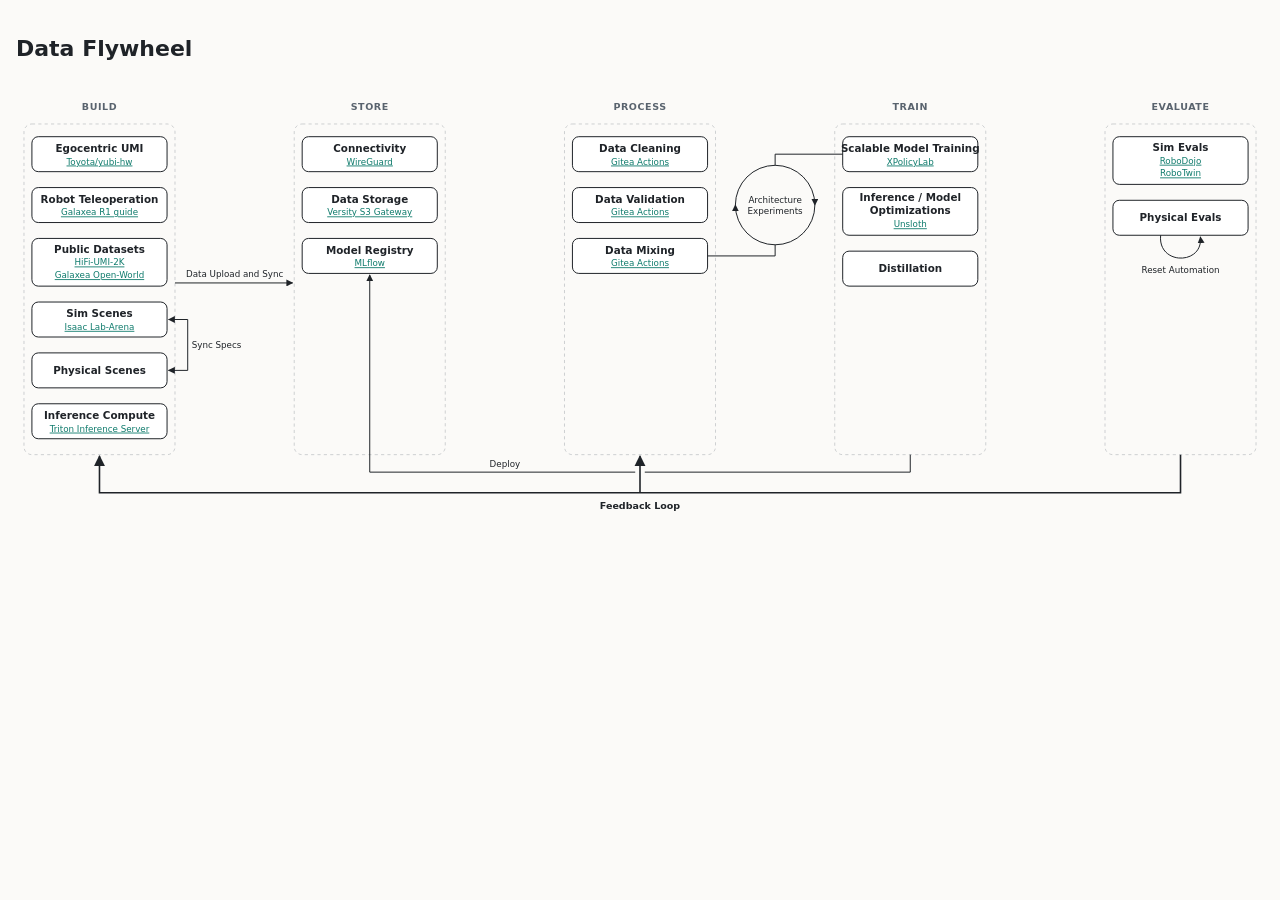
==== architecture.html @ 12bd703d "Link architecture diagram from README; restyle diagram edges Link the GitHub Pages copy of architect" ====
<!doctype html>
<html lang="en">
<head>
<meta charset="utf-8">
<meta name="viewport" content="width=device-width, initial-scale=1">
<title>Data Flywheel Architecture</title>
<style>
  :root {
    --bg: #fbfaf8;
    --fg: #1f2328;
    --muted: #59636e;
    --box: #ffffff;
    --accent: #0f7b6c;
    --io: #a14f05;
    --io-bg: #fdf1e3;
  }
  @media (prefers-color-scheme: dark) {
    :root:not([data-theme="light"]) {
      --bg: #16181c;
      --fg: #e6e8eb;
      --muted: #9aa4af;
      --box: #1f2228;
      --accent: #4fd1b5;
      --io: #f5b25b;
      --io-bg: #2e2416;
    }
  }
  :root[data-theme="dark"] {
    --bg: #16181c;
    --fg: #e6e8eb;
    --muted: #9aa4af;
    --box: #1f2228;
    --accent: #4fd1b5;
    --io: #f5b25b;
    --io-bg: #2e2416;
  }
  body {
    margin: 0;
    background: var(--bg);
    color: var(--fg);
    font: 15px/1.5 system-ui, -apple-system, "Segoe UI", sans-serif;
  }
  main { max-width: 1320px; margin: 0 auto; padding: 32px 16px 48px; }
  h1 { font-size: 22px; margin: 0 0 24px; }
  figure { margin: 0; overflow-x: auto; }
  svg { display: block; width: 100%; min-width: 760px; height: auto; color: var(--fg); }
  .box { fill: var(--box); stroke: currentColor; stroke-width: 1.25; }
  .planned { stroke-dasharray: 5 4; }
  .t { font-size: 13px; font-weight: 600; fill: currentColor; }
  .s { font-size: 11.5px; fill: var(--muted); }
  .p { font: 11px ui-monospace, SFMono-Regular, Menlo, monospace; fill: var(--muted); }
  .h { font-size: 12px; font-weight: 600; letter-spacing: .06em; text-transform: uppercase; fill: var(--muted); }
  .e { fill: none; stroke: currentColor; stroke-width: 1.25; }
  .lnk { font-size: 11px; fill: var(--accent); text-decoration: underline; }
  .lnk:hover { fill: var(--fg); }
  .el { font-size: 11px; fill: currentColor; }
  .loop { fill: none; stroke: currentColor; stroke-width: 2; }
  .looplabel { font-size: 12px; font-weight: 600; fill: currentColor; }
  figcaption { color: var(--muted); font-size: 14px; margin-top: 16px; }
  .lane { fill: none; stroke: var(--muted); stroke-opacity: .35; stroke-dasharray: 4 4; }
  .io { fill: var(--io-bg); stroke: var(--io); stroke-width: 1.25; }
  .iot { font-size: 12px; font-weight: 500; fill: var(--io); }
  ul.legend { list-style: none; padding: 0; margin: 12px 0 0; display: flex; flex-wrap: wrap; gap: 8px 24px; color: var(--muted); font-size: 13px; }
  ul.legend span { display: inline-block; width: 28px; height: 0; vertical-align: middle; margin-right: 8px; border-top: 1.5px solid var(--fg); }
  ul.legend .dash { border-top-style: dashed; }
  ul.legend .acc { border-top: 2px solid var(--accent); }
</style>
</head>
<body>
<main>
  <h1>Data Flywheel</h1>

  <figure>
    <svg viewBox="0 0 1570 540" role="img" aria-label="Data Flywheel pipeline, left to right: Build, Store, Process, Train, Evaluate, with a feedback loop from Evaluate back to Build and Process.">
      <defs>
        <marker id="arrow" viewBox="0 0 10 10" refX="9" refY="5" markerWidth="7" markerHeight="7" orient="auto-start-reverse">
          <path d="M0 0 L10 5 L0 10 z" fill="currentColor"/>
        </marker>
      </defs>

      <!-- Stages -->
      <text class="h" x="105" y="26" text-anchor="middle">Build</text>
      <rect class="lane" x="10" y="44" width="190" height="416" rx="10"/>
      <text class="h" x="445" y="26" text-anchor="middle">Store</text>
      <rect class="lane" x="350" y="44" width="190" height="416" rx="10"/>
      <text class="h" x="785" y="26" text-anchor="middle">Process</text>
      <rect class="lane" x="690" y="44" width="190" height="416" rx="10"/>
      <text class="h" x="1125" y="26" text-anchor="middle">Train</text>
      <rect class="lane" x="1030" y="44" width="190" height="416" rx="10"/>
      <text class="h" x="1465" y="26" text-anchor="middle">Evaluate</text>
      <rect class="lane" x="1370" y="44" width="190" height="416" rx="10"/>

      <!-- 1 Build -->
      <rect class="box" x="20" y="60" width="170" height="44" rx="8"/>
      <text class="t" x="105" y="79" text-anchor="middle">Egocentric UMI</text>
      <a href="https://github.com/Toyota/yubi-hw" target="_blank" rel="noopener"><text class="lnk" x="105" y="95" text-anchor="middle">Toyota/yubi-hw</text></a>

      <rect class="box" x="20" y="124" width="170" height="44" rx="8"/>
      <text class="t" x="105" y="143" text-anchor="middle">Robot Teleoperation</text>
      <a href="https://userguide-galaxea.github.io/Product_User_Guide/Guide/R1/Software_Guide/#r1-torso-pose-control-coming-soon" target="_blank" rel="noopener"><text class="lnk" x="105" y="159" text-anchor="middle">Galaxea R1 guide</text></a>

      <rect class="box" x="20" y="188" width="170" height="60" rx="8"/>
      <text class="t" x="105" y="206" text-anchor="middle">Public Datasets</text>
      <a href="https://huggingface.co/datasets/simple-world-lab/HiFi-UMI-2K" target="_blank" rel="noopener"><text class="lnk" x="105" y="222" text-anchor="middle">HiFi-UMI-2K</text></a>
      <a href="https://huggingface.co/datasets/OpenGalaxea/Galaxea-Open-World-Dataset" target="_blank" rel="noopener"><text class="lnk" x="105" y="238" text-anchor="middle">Galaxea Open-World</text></a>

      <rect class="box" x="20" y="268" width="170" height="44" rx="8"/>
      <text class="t" x="105" y="287" text-anchor="middle">Sim Scenes</text>
      <a href="https://developer.nvidia.com/isaac/lab-arena" target="_blank" rel="noopener"><text class="lnk" x="105" y="303" text-anchor="middle">Isaac Lab-Arena</text></a>

      <rect class="box" x="20" y="332" width="170" height="44" rx="8"/>
      <text class="t" x="105" y="358" text-anchor="middle">Physical Scenes</text>
      <!-- Sim Scenes ↔ Physical Scenes -->
      <path class="e" d="M192 290 H216 V354 H192" marker-start="url(#arrow)" marker-end="url(#arrow)"/>
      <text class="el" x="221" y="326">Sync Specs</text>

      <rect class="box" x="20" y="396" width="170" height="44" rx="8"/>
      <text class="t" x="105" y="415" text-anchor="middle">Inference Compute</text>
      <a href="https://docs.nvidia.com/deeplearning/triton-inference-server/user-guide/docs/index.html" target="_blank" rel="noopener"><text class="lnk" x="105" y="431" text-anchor="middle">Triton Inference Server</text></a>

      <!-- 2 Store -->
      <rect class="box" x="360" y="60" width="170" height="44" rx="8"/>
      <text class="t" x="445" y="79" text-anchor="middle">Connectivity</text>
      <a href="https://www.wireguard.com/" target="_blank" rel="noopener"><text class="lnk" x="445" y="95" text-anchor="middle">WireGuard</text></a>

      <rect class="box" x="360" y="124" width="170" height="44" rx="8"/>
      <text class="t" x="445" y="143" text-anchor="middle">Data Storage</text>
      <a href="https://github.com/versity/versitygw" target="_blank" rel="noopener"><text class="lnk" x="445" y="159" text-anchor="middle">Versity S3 Gateway</text></a>

      <rect class="box" x="360" y="188" width="170" height="44" rx="8"/>
      <text class="t" x="445" y="207" text-anchor="middle">Model Registry</text>
      <a href="https://mlflow.org/" target="_blank" rel="noopener"><text class="lnk" x="445" y="223" text-anchor="middle">MLflow</text></a>

      <!-- Build → Store -->
      <path class="e" d="M200 244 H348" marker-end="url(#arrow)"/>
      <text class="el" x="275" y="237" text-anchor="middle">Data Upload and Sync</text>

      <!-- 3 Process -->
      <rect class="box" x="700" y="60" width="170" height="44" rx="8"/>
      <text class="t" x="785" y="79" text-anchor="middle">Data Cleaning</text>
      <a href="https://docs.gitea.com/usage/actions/quickstart/" target="_blank" rel="noopener"><text class="lnk" x="785" y="95" text-anchor="middle">Gitea Actions</text></a>

      <rect class="box" x="700" y="124" width="170" height="44" rx="8"/>
      <text class="t" x="785" y="143" text-anchor="middle">Data Validation</text>
      <a href="https://docs.gitea.com/usage/actions/quickstart/" target="_blank" rel="noopener"><text class="lnk" x="785" y="159" text-anchor="middle">Gitea Actions</text></a>

      <rect class="box" x="700" y="188" width="170" height="44" rx="8"/>
      <text class="t" x="785" y="207" text-anchor="middle">Data Mixing</text>
      <a href="https://docs.gitea.com/usage/actions/quickstart/" target="_blank" rel="noopener"><text class="lnk" x="785" y="223" text-anchor="middle">Gitea Actions</text></a>

      <!-- 4 Train -->
      <rect class="box" x="1040" y="60" width="170" height="44" rx="8"/>
      <text class="t" x="1125" y="79" text-anchor="middle">Scalable Model Training</text>
      <a href="https://github.com/XPolicyLab/XPolicyLab" target="_blank" rel="noopener"><text class="lnk" x="1125" y="95" text-anchor="middle">XPolicyLab</text></a>

      <rect class="box" x="1040" y="124" width="170" height="60" rx="8"/>
      <text class="t" x="1125" y="141" text-anchor="middle">Inference / Model</text>
      <text class="t" x="1125" y="157" text-anchor="middle">Optimizations</text>
      <a href="https://unsloth.ai/" target="_blank" rel="noopener"><text class="lnk" x="1125" y="174" text-anchor="middle">Unsloth</text></a>

      <rect class="box" x="1040" y="204" width="170" height="44" rx="8"/>
      <text class="t" x="1125" y="230" text-anchor="middle">Distillation</text>

      <!-- 5 Evaluate -->
      <rect class="box" x="1380" y="60" width="170" height="60" rx="8"/>
      <text class="t" x="1465" y="78" text-anchor="middle">Sim Evals</text>
      <a href="https://robodojo-benchmark.com/leaderboard#robodojo" target="_blank" rel="noopener"><text class="lnk" x="1465" y="94" text-anchor="middle">RoboDojo</text></a>
      <a href="https://robotwin-platform.github.io/" target="_blank" rel="noopener"><text class="lnk" x="1465" y="110" text-anchor="middle">RoboTwin</text></a>

      <rect class="box" x="1380" y="140" width="170" height="44" rx="8"/>
      <text class="t" x="1465" y="166" text-anchor="middle">Physical Evals</text>
      <path class="e" d="M1440 184 C1436 222, 1494 222, 1490 186" marker-end="url(#arrow)"/>
      <text class="el" x="1465" y="232" text-anchor="middle">Reset Automation</text>

      <!-- Process ↔ Train: Data Mixing ⇄ Scalable Model Training -->
      <path class="e" d="M870 210 H955 V196 M1040 82 H955 V96"/>
      <path class="e" d="M905 146 A50 50 0 0 1 1005 146" marker-end="url(#arrow)"/>
      <path class="e" d="M1005 146 A50 50 0 0 1 905 146" marker-end="url(#arrow)"/>
      <text class="el" x="955" y="143" text-anchor="middle">Architecture</text>
      <text class="el" x="955" y="157" text-anchor="middle">Experiments</text>

      <!-- Train → Store: trained model deployed to the registry (gap where it passes the feedback branch) -->
      <path class="e" d="M1125 460 V482 H791 M779 482 H445 V234" marker-end="url(#arrow)"/>
      <text class="el" x="615" y="475" text-anchor="middle">Deploy</text>

      <!-- Feedback loop: Evaluate → Build and Process -->
      <path class="loop" d="M1465 460 V508 H105 V462" marker-end="url(#arrow)"/>
      <path class="loop" d="M785 508 V462" marker-end="url(#arrow)"/>
      <text class="looplabel" x="785" y="528" text-anchor="middle">Feedback Loop</text>
    </svg>
  </figure>
</main>
</body>
</html>
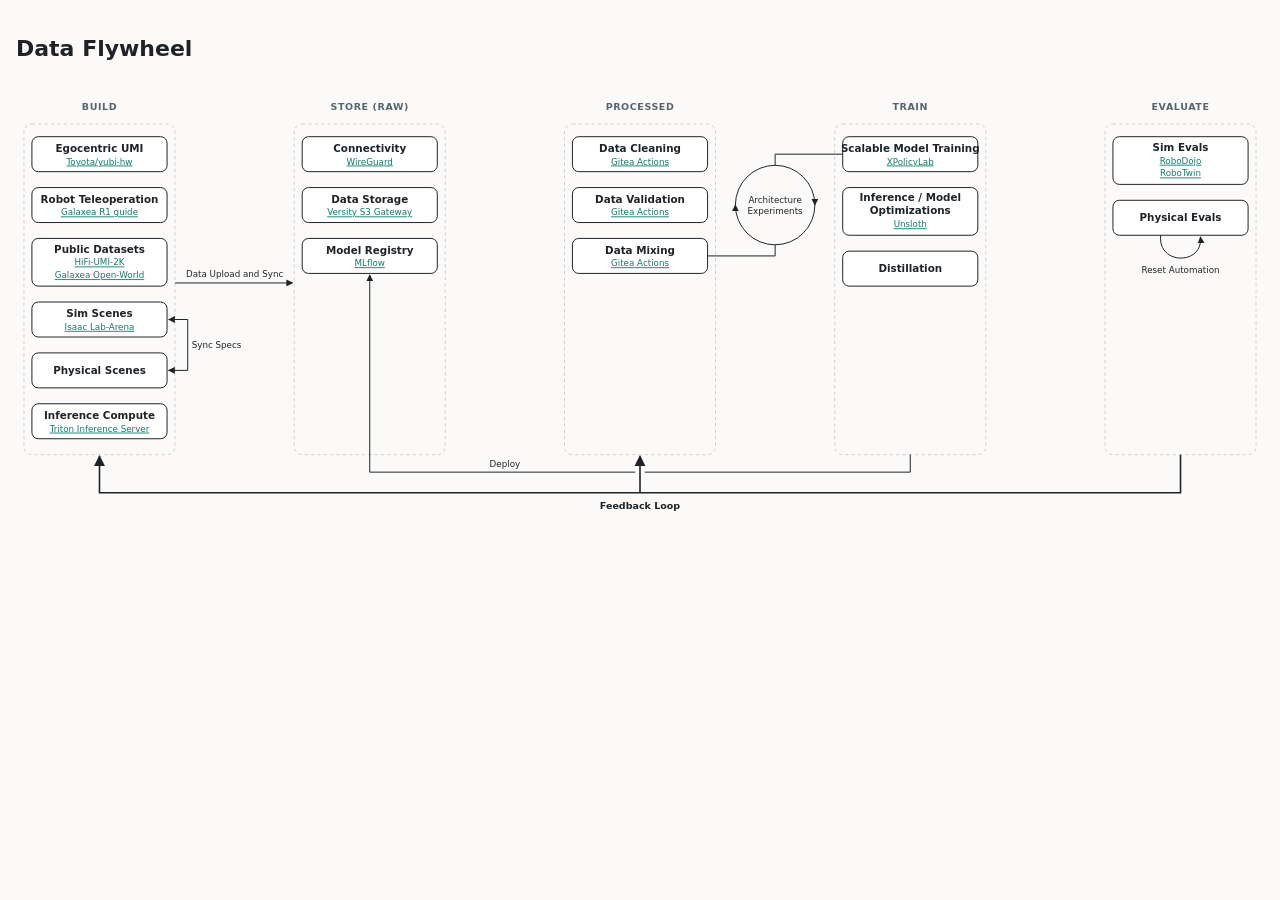
==== commit ba6cef05: "Rename diagram columns to Store (Raw) and Processed Co-Authored-By: Claude Opus 5.5 <noreply@anthrop" ====
--- a/architecture.html
+++ b/architecture.html
@@ -71,7 +71,7 @@
   <h1>Data Flywheel</h1>
 
   <figure>
-    <svg viewBox="0 0 1570 540" role="img" aria-label="Data Flywheel pipeline, left to right: Build, Store, Process, Train, Evaluate, with a feedback loop from Evaluate back to Build and Process.">
+    <svg viewBox="0 0 1570 540" role="img" aria-label="Data Flywheel pipeline, left to right: Build, Store (Raw), Processed, Train, Evaluate, with a feedback loop from Evaluate back to Build and Processed.">
       <defs>
         <marker id="arrow" viewBox="0 0 10 10" refX="9" refY="5" markerWidth="7" markerHeight="7" orient="auto-start-reverse">
           <path d="M0 0 L10 5 L0 10 z" fill="currentColor"/>
@@ -81,9 +81,9 @@
       <!-- Stages -->
       <text class="h" x="105" y="26" text-anchor="middle">Build</text>
       <rect class="lane" x="10" y="44" width="190" height="416" rx="10"/>
-      <text class="h" x="445" y="26" text-anchor="middle">Store</text>
+      <text class="h" x="445" y="26" text-anchor="middle">Store (Raw)</text>
       <rect class="lane" x="350" y="44" width="190" height="416" rx="10"/>
-      <text class="h" x="785" y="26" text-anchor="middle">Process</text>
+      <text class="h" x="785" y="26" text-anchor="middle">Processed</text>
       <rect class="lane" x="690" y="44" width="190" height="416" rx="10"/>
       <text class="h" x="1125" y="26" text-anchor="middle">Train</text>
       <rect class="lane" x="1030" y="44" width="190" height="416" rx="10"/>
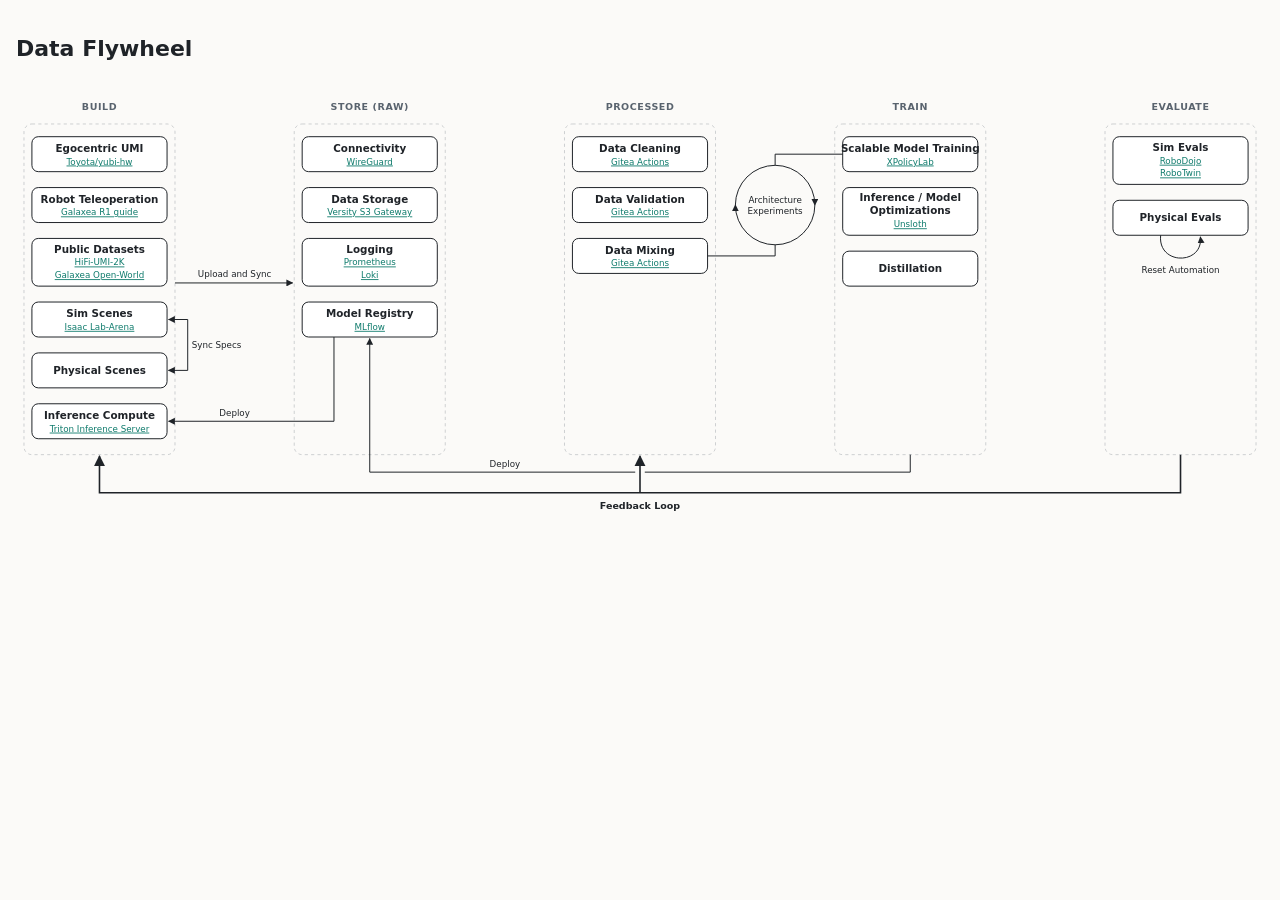
==== commit 978ecb63: "Add Logging to Store and a Deploy edge to inference compute Store (Raw) gains a Logging box (Prometh" ====
--- a/architecture.html
+++ b/architecture.html
@@ -127,13 +127,18 @@
       <text class="t" x="445" y="143" text-anchor="middle">Data Storage</text>
       <a href="https://github.com/versity/versitygw" target="_blank" rel="noopener"><text class="lnk" x="445" y="159" text-anchor="middle">Versity S3 Gateway</text></a>
 
-      <rect class="box" x="360" y="188" width="170" height="44" rx="8"/>
-      <text class="t" x="445" y="207" text-anchor="middle">Model Registry</text>
-      <a href="https://mlflow.org/" target="_blank" rel="noopener"><text class="lnk" x="445" y="223" text-anchor="middle">MLflow</text></a>
+      <rect class="box" x="360" y="188" width="170" height="60" rx="8"/>
+      <text class="t" x="445" y="206" text-anchor="middle">Logging</text>
+      <a href="https://grafana.com/docs/grafana/latest/fundamentals/getting-started/first-dashboards/get-started-grafana-prometheus/" target="_blank" rel="noopener"><text class="lnk" x="445" y="222" text-anchor="middle">Prometheus</text></a>
+      <a href="https://grafana.com/oss/loki/" target="_blank" rel="noopener"><text class="lnk" x="445" y="238" text-anchor="middle">Loki</text></a>
+
+      <rect class="box" x="360" y="268" width="170" height="44" rx="8"/>
+      <text class="t" x="445" y="287" text-anchor="middle">Model Registry</text>
+      <a href="https://mlflow.org/" target="_blank" rel="noopener"><text class="lnk" x="445" y="303" text-anchor="middle">MLflow</text></a>
 
       <!-- Build → Store -->
       <path class="e" d="M200 244 H348" marker-end="url(#arrow)"/>
-      <text class="el" x="275" y="237" text-anchor="middle">Data Upload and Sync</text>
+      <text class="el" x="275" y="237" text-anchor="middle">Upload and Sync</text>
 
       <!-- 3 Process -->
       <rect class="box" x="700" y="60" width="170" height="44" rx="8"/>
@@ -180,8 +185,12 @@
       <text class="el" x="955" y="157" text-anchor="middle">Experiments</text>
 
       <!-- Train → Store: trained model deployed to the registry (gap where it passes the feedback branch) -->
-      <path class="e" d="M1125 460 V482 H791 M779 482 H445 V234" marker-end="url(#arrow)"/>
+      <path class="e" d="M1125 460 V482 H791 M779 482 H445 V314" marker-end="url(#arrow)"/>
       <text class="el" x="615" y="475" text-anchor="middle">Deploy</text>
+
+      <!-- Store → Build: model deployed from the registry to inference compute -->
+      <path class="e" d="M400 312 V418 H192" marker-end="url(#arrow)"/>
+      <text class="el" x="275" y="411" text-anchor="middle">Deploy</text>
 
       <!-- Feedback loop: Evaluate → Build and Process -->
       <path class="loop" d="M1465 460 V508 H105 V462" marker-end="url(#arrow)"/>
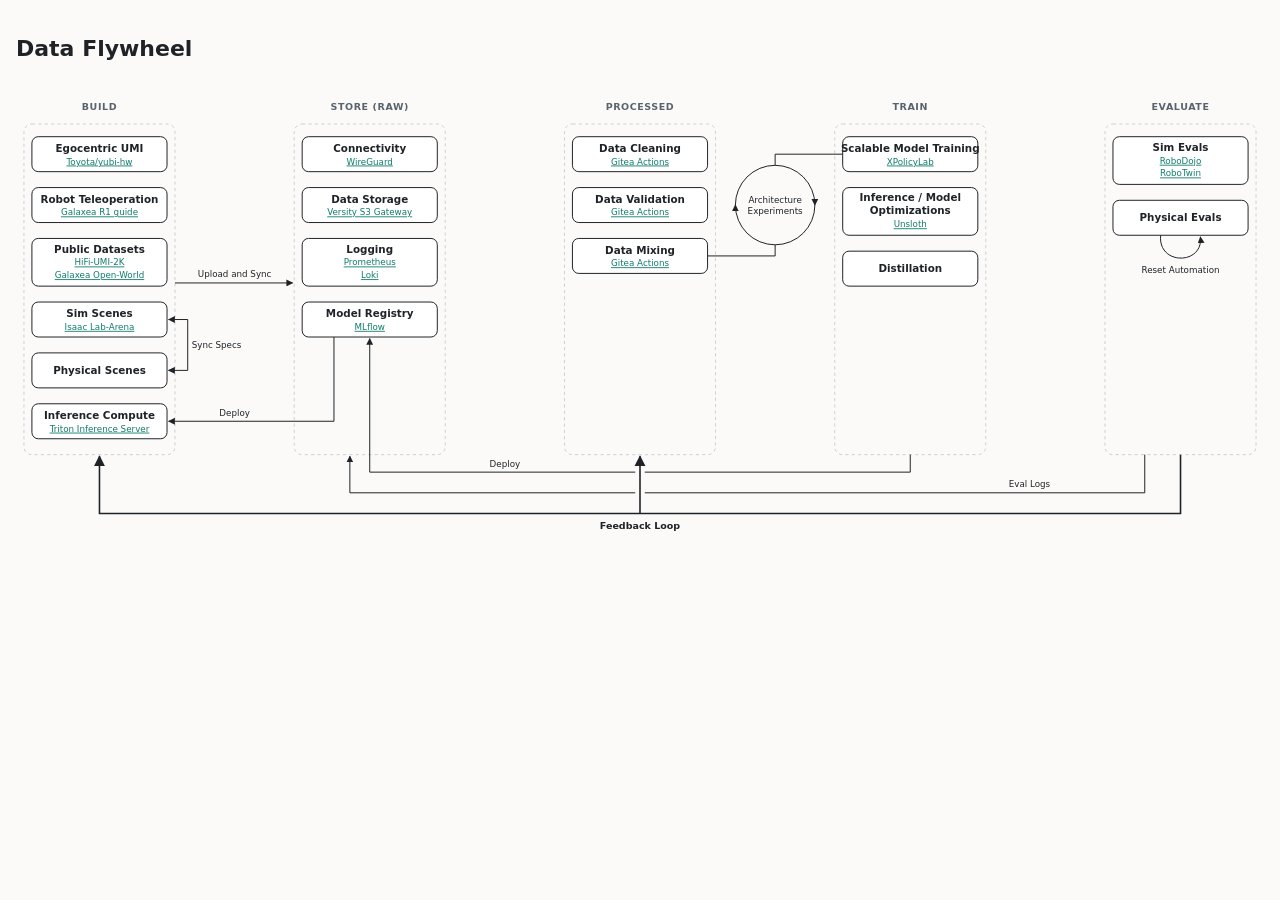
==== commit 1c6d52c6: "Add Eval Logs edge from Evaluate to Store Routed below the columns in its own track; the feedback lo" ====
--- a/architecture.html
+++ b/architecture.html
@@ -71,7 +71,7 @@
   <h1>Data Flywheel</h1>
 
   <figure>
-    <svg viewBox="0 0 1570 540" role="img" aria-label="Data Flywheel pipeline, left to right: Build, Store (Raw), Processed, Train, Evaluate, with a feedback loop from Evaluate back to Build and Processed.">
+    <svg viewBox="0 0 1570 566" role="img" aria-label="Data Flywheel pipeline, left to right: Build, Store (Raw), Processed, Train, Evaluate, with a feedback loop from Evaluate back to Build and Processed.">
       <defs>
         <marker id="arrow" viewBox="0 0 10 10" refX="9" refY="5" markerWidth="7" markerHeight="7" orient="auto-start-reverse">
           <path d="M0 0 L10 5 L0 10 z" fill="currentColor"/>
@@ -192,10 +192,14 @@
       <path class="e" d="M400 312 V418 H192" marker-end="url(#arrow)"/>
       <text class="el" x="275" y="411" text-anchor="middle">Deploy</text>
 
+      <!-- Evaluate → Store: evaluation logs written back to storage (below the columns, gap where it passes the feedback branch) -->
+      <path class="e" d="M1420 460 V508 H791 M779 508 H420 V462" marker-end="url(#arrow)"/>
+      <text class="el" x="1275" y="501" text-anchor="middle">Eval Logs</text>
+
       <!-- Feedback loop: Evaluate → Build and Process -->
-      <path class="loop" d="M1465 460 V508 H105 V462" marker-end="url(#arrow)"/>
-      <path class="loop" d="M785 508 V462" marker-end="url(#arrow)"/>
-      <text class="looplabel" x="785" y="528" text-anchor="middle">Feedback Loop</text>
+      <path class="loop" d="M1465 460 V534 H105 V462" marker-end="url(#arrow)"/>
+      <path class="loop" d="M785 534 V462" marker-end="url(#arrow)"/>
+      <text class="looplabel" x="785" y="554" text-anchor="middle">Feedback Loop</text>
     </svg>
   </figure>
 </main>
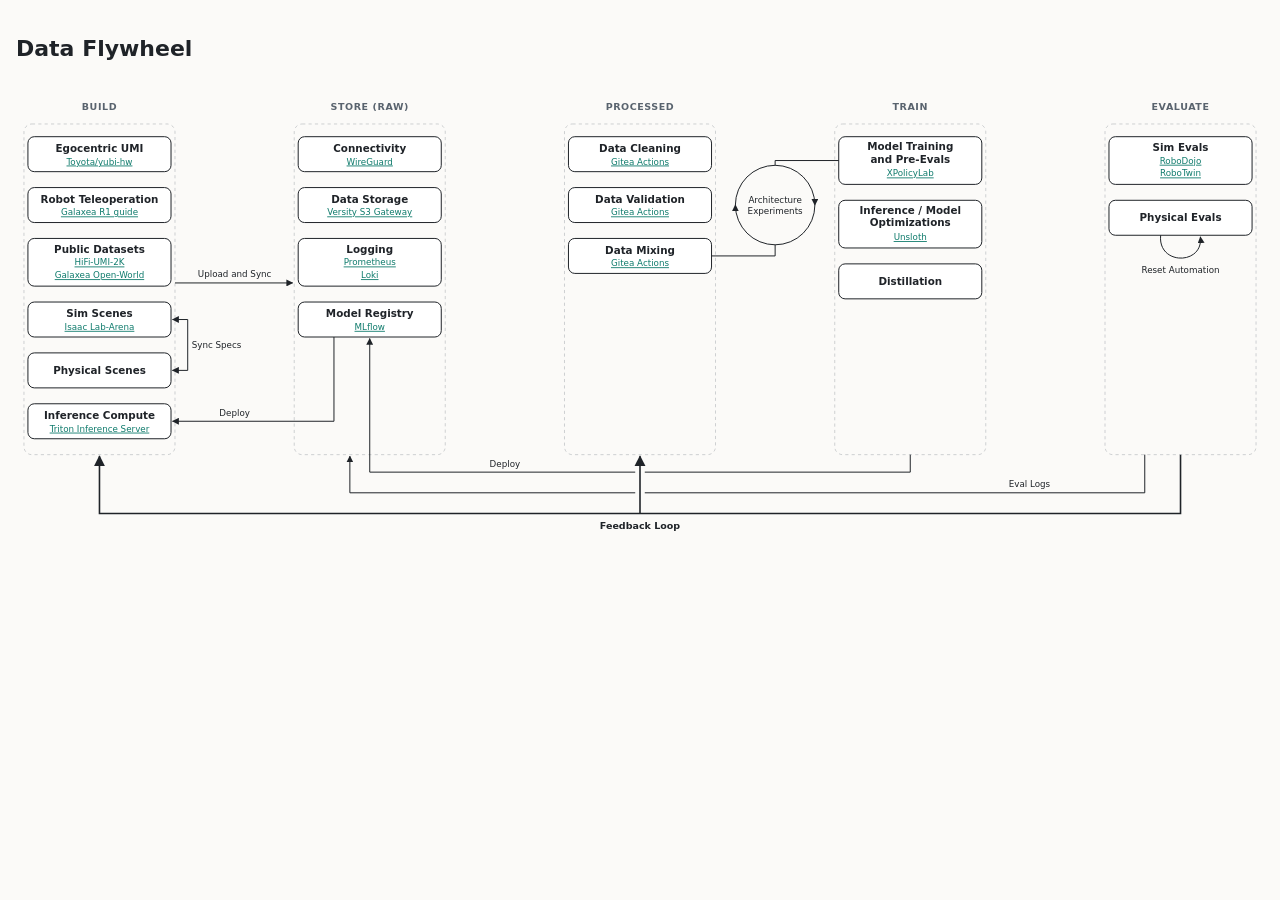
==== commit c6ee45e3: "Rename training box to Model Training and Pre-Evals Wrap the title onto two lines and shift the Trai" ====
--- a/architecture.html
+++ b/architecture.html
@@ -91,48 +91,48 @@
       <rect class="lane" x="1370" y="44" width="190" height="416" rx="10"/>
 
       <!-- 1 Build -->
-      <rect class="box" x="20" y="60" width="170" height="44" rx="8"/>
+      <rect class="box" x="15" y="60" width="180" height="44" rx="8"/>
       <text class="t" x="105" y="79" text-anchor="middle">Egocentric UMI</text>
       <a href="https://github.com/Toyota/yubi-hw" target="_blank" rel="noopener"><text class="lnk" x="105" y="95" text-anchor="middle">Toyota/yubi-hw</text></a>
 
-      <rect class="box" x="20" y="124" width="170" height="44" rx="8"/>
+      <rect class="box" x="15" y="124" width="180" height="44" rx="8"/>
       <text class="t" x="105" y="143" text-anchor="middle">Robot Teleoperation</text>
       <a href="https://userguide-galaxea.github.io/Product_User_Guide/Guide/R1/Software_Guide/#r1-torso-pose-control-coming-soon" target="_blank" rel="noopener"><text class="lnk" x="105" y="159" text-anchor="middle">Galaxea R1 guide</text></a>
 
-      <rect class="box" x="20" y="188" width="170" height="60" rx="8"/>
+      <rect class="box" x="15" y="188" width="180" height="60" rx="8"/>
       <text class="t" x="105" y="206" text-anchor="middle">Public Datasets</text>
       <a href="https://huggingface.co/datasets/simple-world-lab/HiFi-UMI-2K" target="_blank" rel="noopener"><text class="lnk" x="105" y="222" text-anchor="middle">HiFi-UMI-2K</text></a>
       <a href="https://huggingface.co/datasets/OpenGalaxea/Galaxea-Open-World-Dataset" target="_blank" rel="noopener"><text class="lnk" x="105" y="238" text-anchor="middle">Galaxea Open-World</text></a>
 
-      <rect class="box" x="20" y="268" width="170" height="44" rx="8"/>
+      <rect class="box" x="15" y="268" width="180" height="44" rx="8"/>
       <text class="t" x="105" y="287" text-anchor="middle">Sim Scenes</text>
       <a href="https://developer.nvidia.com/isaac/lab-arena" target="_blank" rel="noopener"><text class="lnk" x="105" y="303" text-anchor="middle">Isaac Lab-Arena</text></a>
 
-      <rect class="box" x="20" y="332" width="170" height="44" rx="8"/>
+      <rect class="box" x="15" y="332" width="180" height="44" rx="8"/>
       <text class="t" x="105" y="358" text-anchor="middle">Physical Scenes</text>
       <!-- Sim Scenes ↔ Physical Scenes -->
-      <path class="e" d="M192 290 H216 V354 H192" marker-start="url(#arrow)" marker-end="url(#arrow)"/>
+      <path class="e" d="M197 290 H216 V354 H197" marker-start="url(#arrow)" marker-end="url(#arrow)"/>
       <text class="el" x="221" y="326">Sync Specs</text>
 
-      <rect class="box" x="20" y="396" width="170" height="44" rx="8"/>
+      <rect class="box" x="15" y="396" width="180" height="44" rx="8"/>
       <text class="t" x="105" y="415" text-anchor="middle">Inference Compute</text>
       <a href="https://docs.nvidia.com/deeplearning/triton-inference-server/user-guide/docs/index.html" target="_blank" rel="noopener"><text class="lnk" x="105" y="431" text-anchor="middle">Triton Inference Server</text></a>
 
       <!-- 2 Store -->
-      <rect class="box" x="360" y="60" width="170" height="44" rx="8"/>
+      <rect class="box" x="355" y="60" width="180" height="44" rx="8"/>
       <text class="t" x="445" y="79" text-anchor="middle">Connectivity</text>
       <a href="https://www.wireguard.com/" target="_blank" rel="noopener"><text class="lnk" x="445" y="95" text-anchor="middle">WireGuard</text></a>
 
-      <rect class="box" x="360" y="124" width="170" height="44" rx="8"/>
+      <rect class="box" x="355" y="124" width="180" height="44" rx="8"/>
       <text class="t" x="445" y="143" text-anchor="middle">Data Storage</text>
       <a href="https://github.com/versity/versitygw" target="_blank" rel="noopener"><text class="lnk" x="445" y="159" text-anchor="middle">Versity S3 Gateway</text></a>
 
-      <rect class="box" x="360" y="188" width="170" height="60" rx="8"/>
+      <rect class="box" x="355" y="188" width="180" height="60" rx="8"/>
       <text class="t" x="445" y="206" text-anchor="middle">Logging</text>
       <a href="https://grafana.com/docs/grafana/latest/fundamentals/getting-started/first-dashboards/get-started-grafana-prometheus/" target="_blank" rel="noopener"><text class="lnk" x="445" y="222" text-anchor="middle">Prometheus</text></a>
       <a href="https://grafana.com/oss/loki/" target="_blank" rel="noopener"><text class="lnk" x="445" y="238" text-anchor="middle">Loki</text></a>
 
-      <rect class="box" x="360" y="268" width="170" height="44" rx="8"/>
+      <rect class="box" x="355" y="268" width="180" height="44" rx="8"/>
       <text class="t" x="445" y="287" text-anchor="middle">Model Registry</text>
       <a href="https://mlflow.org/" target="_blank" rel="noopener"><text class="lnk" x="445" y="303" text-anchor="middle">MLflow</text></a>
 
@@ -141,44 +141,45 @@
       <text class="el" x="275" y="237" text-anchor="middle">Upload and Sync</text>
 
       <!-- 3 Process -->
-      <rect class="box" x="700" y="60" width="170" height="44" rx="8"/>
+      <rect class="box" x="695" y="60" width="180" height="44" rx="8"/>
       <text class="t" x="785" y="79" text-anchor="middle">Data Cleaning</text>
       <a href="https://docs.gitea.com/usage/actions/quickstart/" target="_blank" rel="noopener"><text class="lnk" x="785" y="95" text-anchor="middle">Gitea Actions</text></a>
 
-      <rect class="box" x="700" y="124" width="170" height="44" rx="8"/>
+      <rect class="box" x="695" y="124" width="180" height="44" rx="8"/>
       <text class="t" x="785" y="143" text-anchor="middle">Data Validation</text>
       <a href="https://docs.gitea.com/usage/actions/quickstart/" target="_blank" rel="noopener"><text class="lnk" x="785" y="159" text-anchor="middle">Gitea Actions</text></a>
 
-      <rect class="box" x="700" y="188" width="170" height="44" rx="8"/>
+      <rect class="box" x="695" y="188" width="180" height="44" rx="8"/>
       <text class="t" x="785" y="207" text-anchor="middle">Data Mixing</text>
       <a href="https://docs.gitea.com/usage/actions/quickstart/" target="_blank" rel="noopener"><text class="lnk" x="785" y="223" text-anchor="middle">Gitea Actions</text></a>
 
       <!-- 4 Train -->
-      <rect class="box" x="1040" y="60" width="170" height="44" rx="8"/>
-      <text class="t" x="1125" y="79" text-anchor="middle">Scalable Model Training</text>
-      <a href="https://github.com/XPolicyLab/XPolicyLab" target="_blank" rel="noopener"><text class="lnk" x="1125" y="95" text-anchor="middle">XPolicyLab</text></a>
-
-      <rect class="box" x="1040" y="124" width="170" height="60" rx="8"/>
-      <text class="t" x="1125" y="141" text-anchor="middle">Inference / Model</text>
-      <text class="t" x="1125" y="157" text-anchor="middle">Optimizations</text>
-      <a href="https://unsloth.ai/" target="_blank" rel="noopener"><text class="lnk" x="1125" y="174" text-anchor="middle">Unsloth</text></a>
-
-      <rect class="box" x="1040" y="204" width="170" height="44" rx="8"/>
-      <text class="t" x="1125" y="230" text-anchor="middle">Distillation</text>
+      <rect class="box" x="1035" y="60" width="180" height="60" rx="8"/>
+      <text class="t" x="1125" y="77" text-anchor="middle">Model Training</text>
+      <text class="t" x="1125" y="93" text-anchor="middle">and Pre-Evals</text>
+      <a href="https://github.com/XPolicyLab/XPolicyLab" target="_blank" rel="noopener"><text class="lnk" x="1125" y="110" text-anchor="middle">XPolicyLab</text></a>
+
+      <rect class="box" x="1035" y="140" width="180" height="60" rx="8"/>
+      <text class="t" x="1125" y="157" text-anchor="middle">Inference / Model</text>
+      <text class="t" x="1125" y="173" text-anchor="middle">Optimizations</text>
+      <a href="https://unsloth.ai/" target="_blank" rel="noopener"><text class="lnk" x="1125" y="190" text-anchor="middle">Unsloth</text></a>
+
+      <rect class="box" x="1035" y="220" width="180" height="44" rx="8"/>
+      <text class="t" x="1125" y="246" text-anchor="middle">Distillation</text>
 
       <!-- 5 Evaluate -->
-      <rect class="box" x="1380" y="60" width="170" height="60" rx="8"/>
+      <rect class="box" x="1375" y="60" width="180" height="60" rx="8"/>
       <text class="t" x="1465" y="78" text-anchor="middle">Sim Evals</text>
       <a href="https://robodojo-benchmark.com/leaderboard#robodojo" target="_blank" rel="noopener"><text class="lnk" x="1465" y="94" text-anchor="middle">RoboDojo</text></a>
       <a href="https://robotwin-platform.github.io/" target="_blank" rel="noopener"><text class="lnk" x="1465" y="110" text-anchor="middle">RoboTwin</text></a>
 
-      <rect class="box" x="1380" y="140" width="170" height="44" rx="8"/>
+      <rect class="box" x="1375" y="140" width="180" height="44" rx="8"/>
       <text class="t" x="1465" y="166" text-anchor="middle">Physical Evals</text>
       <path class="e" d="M1440 184 C1436 222, 1494 222, 1490 186" marker-end="url(#arrow)"/>
       <text class="el" x="1465" y="232" text-anchor="middle">Reset Automation</text>
 
       <!-- Process ↔ Train: Data Mixing ⇄ Scalable Model Training -->
-      <path class="e" d="M870 210 H955 V196 M1040 82 H955 V96"/>
+      <path class="e" d="M875 210 H955 V196 M1035 90 H955 V96"/>
       <path class="e" d="M905 146 A50 50 0 0 1 1005 146" marker-end="url(#arrow)"/>
       <path class="e" d="M1005 146 A50 50 0 0 1 905 146" marker-end="url(#arrow)"/>
       <text class="el" x="955" y="143" text-anchor="middle">Architecture</text>
@@ -189,7 +190,7 @@
       <text class="el" x="615" y="475" text-anchor="middle">Deploy</text>
 
       <!-- Store → Build: model deployed from the registry to inference compute -->
-      <path class="e" d="M400 312 V418 H192" marker-end="url(#arrow)"/>
+      <path class="e" d="M400 312 V418 H197" marker-end="url(#arrow)"/>
       <text class="el" x="275" y="411" text-anchor="middle">Deploy</text>
 
       <!-- Evaluate → Store: evaluation logs written back to storage (below the columns, gap where it passes the feedback branch) -->
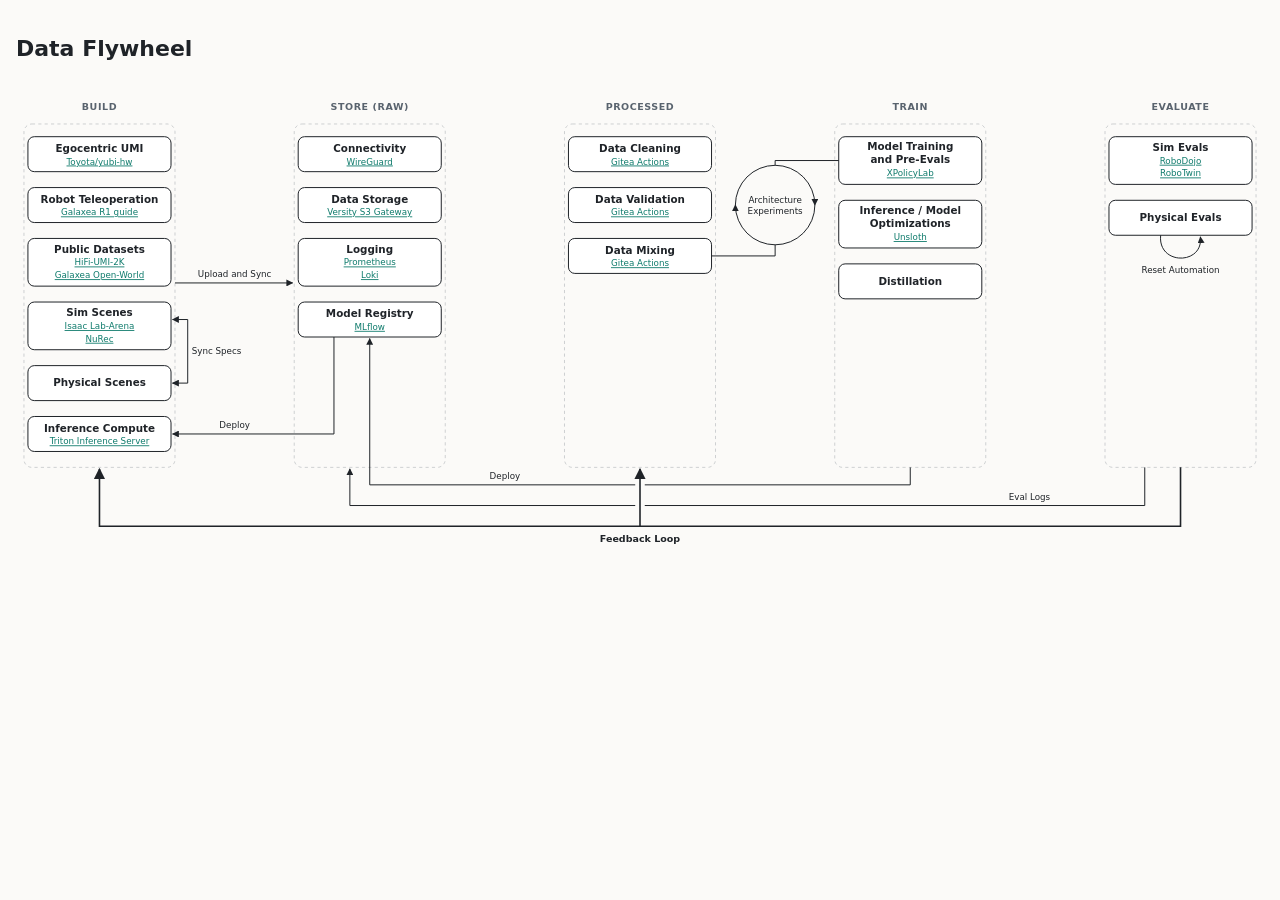
==== commit ef70d69e: "Document the NuRec real-to-sim pipeline sim/README.md covers NuRec's mono and stereo workflows, what" ====
--- a/architecture.html
+++ b/architecture.html
@@ -71,7 +71,7 @@
   <h1>Data Flywheel</h1>
 
   <figure>
-    <svg viewBox="0 0 1570 566" role="img" aria-label="Data Flywheel pipeline, left to right: Build, Store (Raw), Processed, Train, Evaluate, with a feedback loop from Evaluate back to Build and Processed.">
+    <svg viewBox="0 0 1570 582" role="img" aria-label="Data Flywheel pipeline, left to right: Build, Store (Raw), Processed, Train, Evaluate, with a feedback loop from Evaluate back to Build and Processed.">
       <defs>
         <marker id="arrow" viewBox="0 0 10 10" refX="9" refY="5" markerWidth="7" markerHeight="7" orient="auto-start-reverse">
           <path d="M0 0 L10 5 L0 10 z" fill="currentColor"/>
@@ -80,15 +80,15 @@
 
       <!-- Stages -->
       <text class="h" x="105" y="26" text-anchor="middle">Build</text>
-      <rect class="lane" x="10" y="44" width="190" height="416" rx="10"/>
+      <rect class="lane" x="10" y="44" width="190" height="432" rx="10"/>
       <text class="h" x="445" y="26" text-anchor="middle">Store (Raw)</text>
-      <rect class="lane" x="350" y="44" width="190" height="416" rx="10"/>
+      <rect class="lane" x="350" y="44" width="190" height="432" rx="10"/>
       <text class="h" x="785" y="26" text-anchor="middle">Processed</text>
-      <rect class="lane" x="690" y="44" width="190" height="416" rx="10"/>
+      <rect class="lane" x="690" y="44" width="190" height="432" rx="10"/>
       <text class="h" x="1125" y="26" text-anchor="middle">Train</text>
-      <rect class="lane" x="1030" y="44" width="190" height="416" rx="10"/>
+      <rect class="lane" x="1030" y="44" width="190" height="432" rx="10"/>
       <text class="h" x="1465" y="26" text-anchor="middle">Evaluate</text>
-      <rect class="lane" x="1370" y="44" width="190" height="416" rx="10"/>
+      <rect class="lane" x="1370" y="44" width="190" height="432" rx="10"/>
 
       <!-- 1 Build -->
       <rect class="box" x="15" y="60" width="180" height="44" rx="8"/>
@@ -104,19 +104,20 @@
       <a href="https://huggingface.co/datasets/simple-world-lab/HiFi-UMI-2K" target="_blank" rel="noopener"><text class="lnk" x="105" y="222" text-anchor="middle">HiFi-UMI-2K</text></a>
       <a href="https://huggingface.co/datasets/OpenGalaxea/Galaxea-Open-World-Dataset" target="_blank" rel="noopener"><text class="lnk" x="105" y="238" text-anchor="middle">Galaxea Open-World</text></a>
 
-      <rect class="box" x="15" y="268" width="180" height="44" rx="8"/>
-      <text class="t" x="105" y="287" text-anchor="middle">Sim Scenes</text>
-      <a href="https://developer.nvidia.com/isaac/lab-arena" target="_blank" rel="noopener"><text class="lnk" x="105" y="303" text-anchor="middle">Isaac Lab-Arena</text></a>
-
-      <rect class="box" x="15" y="332" width="180" height="44" rx="8"/>
-      <text class="t" x="105" y="358" text-anchor="middle">Physical Scenes</text>
+      <rect class="box" x="15" y="268" width="180" height="60" rx="8"/>
+      <text class="t" x="105" y="286" text-anchor="middle">Sim Scenes</text>
+      <a href="https://developer.nvidia.com/isaac/lab-arena" target="_blank" rel="noopener"><text class="lnk" x="105" y="302" text-anchor="middle">Isaac Lab-Arena</text></a>
+      <a href="https://docs.nvidia.com/nurec/" target="_blank" rel="noopener"><text class="lnk" x="105" y="318" text-anchor="middle">NuRec</text></a>
+
+      <rect class="box" x="15" y="348" width="180" height="44" rx="8"/>
+      <text class="t" x="105" y="374" text-anchor="middle">Physical Scenes</text>
       <!-- Sim Scenes ↔ Physical Scenes -->
-      <path class="e" d="M197 290 H216 V354 H197" marker-start="url(#arrow)" marker-end="url(#arrow)"/>
-      <text class="el" x="221" y="326">Sync Specs</text>
-
-      <rect class="box" x="15" y="396" width="180" height="44" rx="8"/>
-      <text class="t" x="105" y="415" text-anchor="middle">Inference Compute</text>
-      <a href="https://docs.nvidia.com/deeplearning/triton-inference-server/user-guide/docs/index.html" target="_blank" rel="noopener"><text class="lnk" x="105" y="431" text-anchor="middle">Triton Inference Server</text></a>
+      <path class="e" d="M197 290 H216 V370 H197" marker-start="url(#arrow)" marker-end="url(#arrow)"/>
+      <text class="el" x="221" y="334">Sync Specs</text>
+
+      <rect class="box" x="15" y="412" width="180" height="44" rx="8"/>
+      <text class="t" x="105" y="431" text-anchor="middle">Inference Compute</text>
+      <a href="https://docs.nvidia.com/deeplearning/triton-inference-server/user-guide/docs/index.html" target="_blank" rel="noopener"><text class="lnk" x="105" y="447" text-anchor="middle">Triton Inference Server</text></a>
 
       <!-- 2 Store -->
       <rect class="box" x="355" y="60" width="180" height="44" rx="8"/>
@@ -186,21 +187,21 @@
       <text class="el" x="955" y="157" text-anchor="middle">Experiments</text>
 
       <!-- Train → Store: trained model deployed to the registry (gap where it passes the feedback branch) -->
-      <path class="e" d="M1125 460 V482 H791 M779 482 H445 V314" marker-end="url(#arrow)"/>
-      <text class="el" x="615" y="475" text-anchor="middle">Deploy</text>
+      <path class="e" d="M1125 476 V498 H791 M779 498 H445 V314" marker-end="url(#arrow)"/>
+      <text class="el" x="615" y="491" text-anchor="middle">Deploy</text>
 
       <!-- Store → Build: model deployed from the registry to inference compute -->
-      <path class="e" d="M400 312 V418 H197" marker-end="url(#arrow)"/>
-      <text class="el" x="275" y="411" text-anchor="middle">Deploy</text>
+      <path class="e" d="M400 312 V434 H197" marker-end="url(#arrow)"/>
+      <text class="el" x="275" y="427" text-anchor="middle">Deploy</text>
 
       <!-- Evaluate → Store: evaluation logs written back to storage (below the columns, gap where it passes the feedback branch) -->
-      <path class="e" d="M1420 460 V508 H791 M779 508 H420 V462" marker-end="url(#arrow)"/>
-      <text class="el" x="1275" y="501" text-anchor="middle">Eval Logs</text>
+      <path class="e" d="M1420 476 V524 H791 M779 524 H420 V478" marker-end="url(#arrow)"/>
+      <text class="el" x="1275" y="517" text-anchor="middle">Eval Logs</text>
 
       <!-- Feedback loop: Evaluate → Build and Process -->
-      <path class="loop" d="M1465 460 V534 H105 V462" marker-end="url(#arrow)"/>
-      <path class="loop" d="M785 534 V462" marker-end="url(#arrow)"/>
-      <text class="looplabel" x="785" y="554" text-anchor="middle">Feedback Loop</text>
+      <path class="loop" d="M1465 476 V550 H105 V478" marker-end="url(#arrow)"/>
+      <path class="loop" d="M785 550 V478" marker-end="url(#arrow)"/>
+      <text class="looplabel" x="785" y="570" text-anchor="middle">Feedback Loop</text>
     </svg>
   </figure>
 </main>
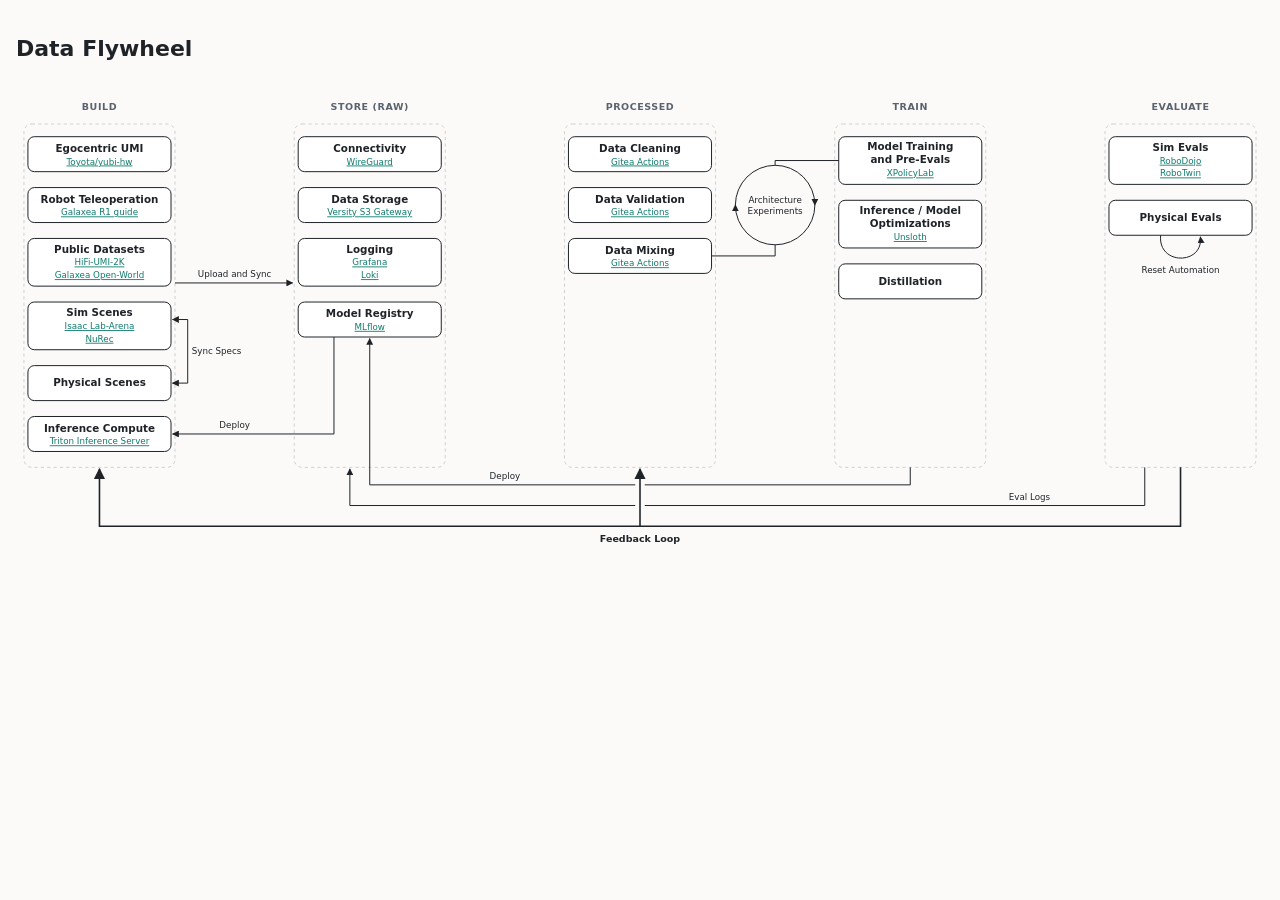
==== commit 9f495507: "Diagram and README: Logging is Loki and Grafana, no Prometheus Co-Authored-By: Claude Opus 5.5 <nore" ====
--- a/architecture.html
+++ b/architecture.html
@@ -130,7 +130,7 @@
 
       <rect class="box" x="355" y="188" width="180" height="60" rx="8"/>
       <text class="t" x="445" y="206" text-anchor="middle">Logging</text>
-      <a href="https://grafana.com/docs/grafana/latest/fundamentals/getting-started/first-dashboards/get-started-grafana-prometheus/" target="_blank" rel="noopener"><text class="lnk" x="445" y="222" text-anchor="middle">Prometheus</text></a>
+      <a href="https://grafana.com/oss/grafana/" target="_blank" rel="noopener"><text class="lnk" x="445" y="222" text-anchor="middle">Grafana</text></a>
       <a href="https://grafana.com/oss/loki/" target="_blank" rel="noopener"><text class="lnk" x="445" y="238" text-anchor="middle">Loki</text></a>
 
       <rect class="box" x="355" y="268" width="180" height="44" rx="8"/>
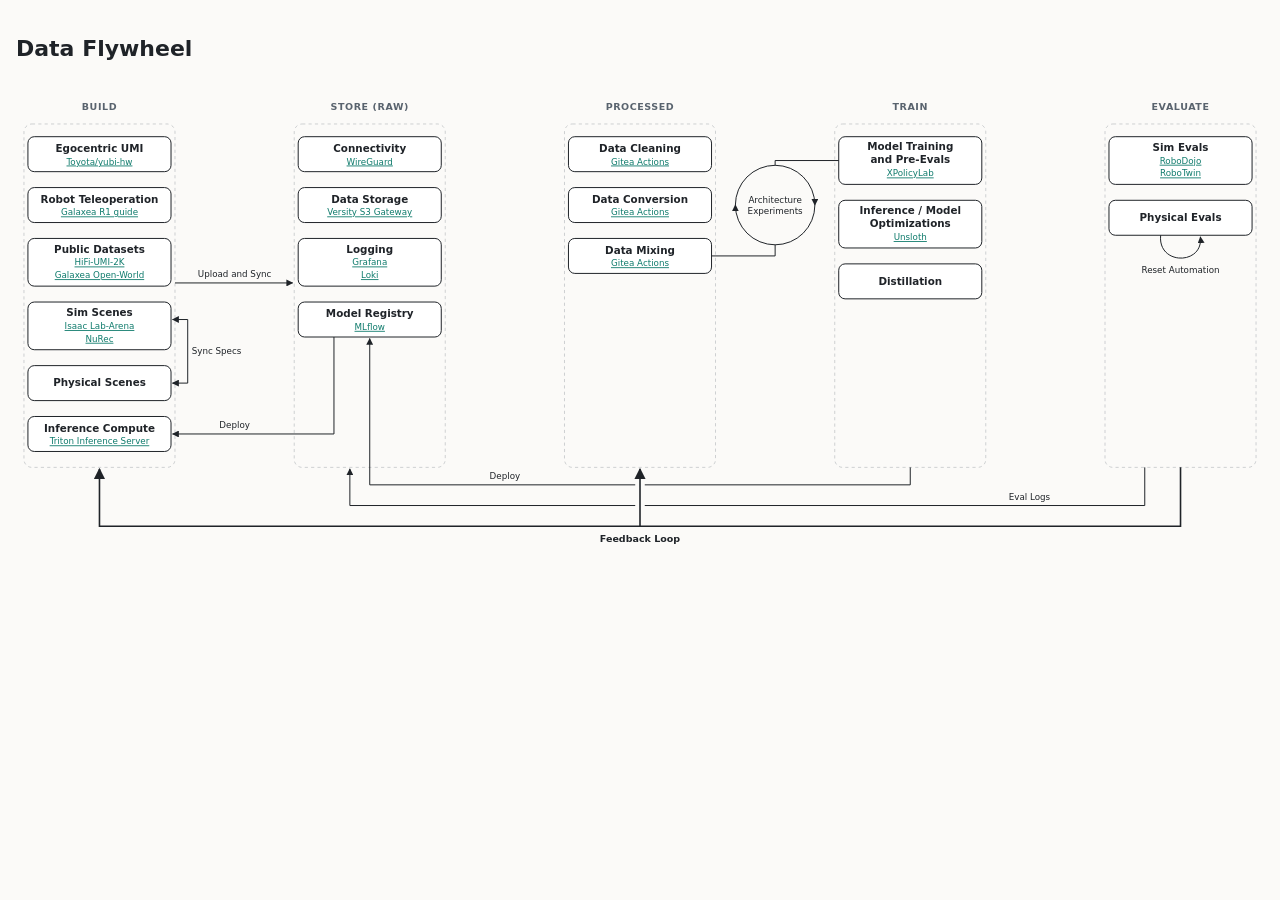
==== commit 72f9b1b5: "Diagram: Data Validation becomes Data Conversion, the adapter stage The Processed column's second bo" ====
--- a/architecture.html
+++ b/architecture.html
@@ -147,7 +147,7 @@
       <a href="https://docs.gitea.com/usage/actions/quickstart/" target="_blank" rel="noopener"><text class="lnk" x="785" y="95" text-anchor="middle">Gitea Actions</text></a>
 
       <rect class="box" x="695" y="124" width="180" height="44" rx="8"/>
-      <text class="t" x="785" y="143" text-anchor="middle">Data Validation</text>
+      <text class="t" x="785" y="143" text-anchor="middle">Data Conversion</text>
       <a href="https://docs.gitea.com/usage/actions/quickstart/" target="_blank" rel="noopener"><text class="lnk" x="785" y="159" text-anchor="middle">Gitea Actions</text></a>
 
       <rect class="box" x="695" y="188" width="180" height="44" rx="8"/>
